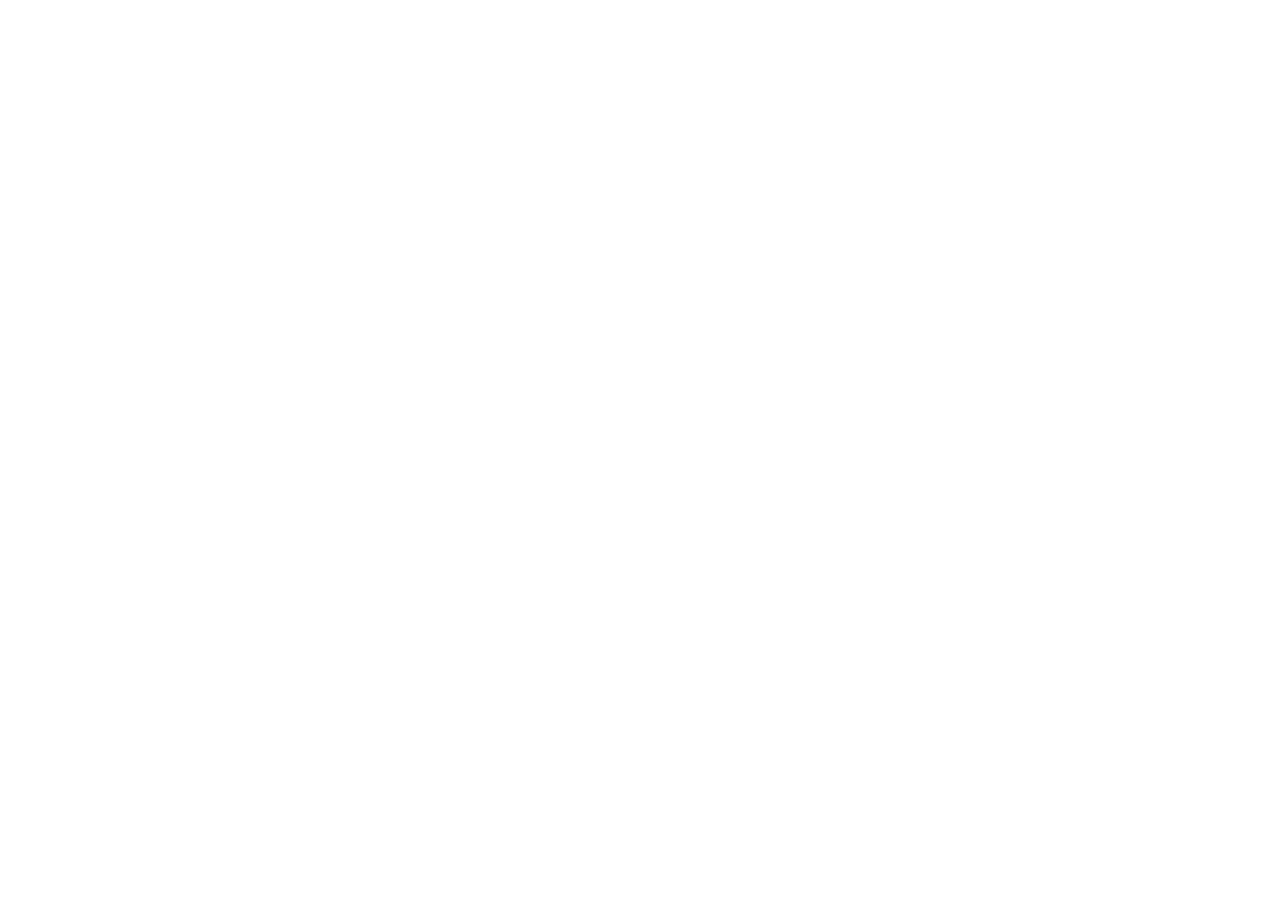
==== index.html @ f6af5f25 "init update" ====
<!DOCTYPE html>
<html lang="jp">
	<head>
		<meta charset="UTF-8" />
		<meta name="viewport" content="width=device-width, initial-scale=1.0" />
		<title>Test AWS</title>
	</head>
	<body></body>
</html>
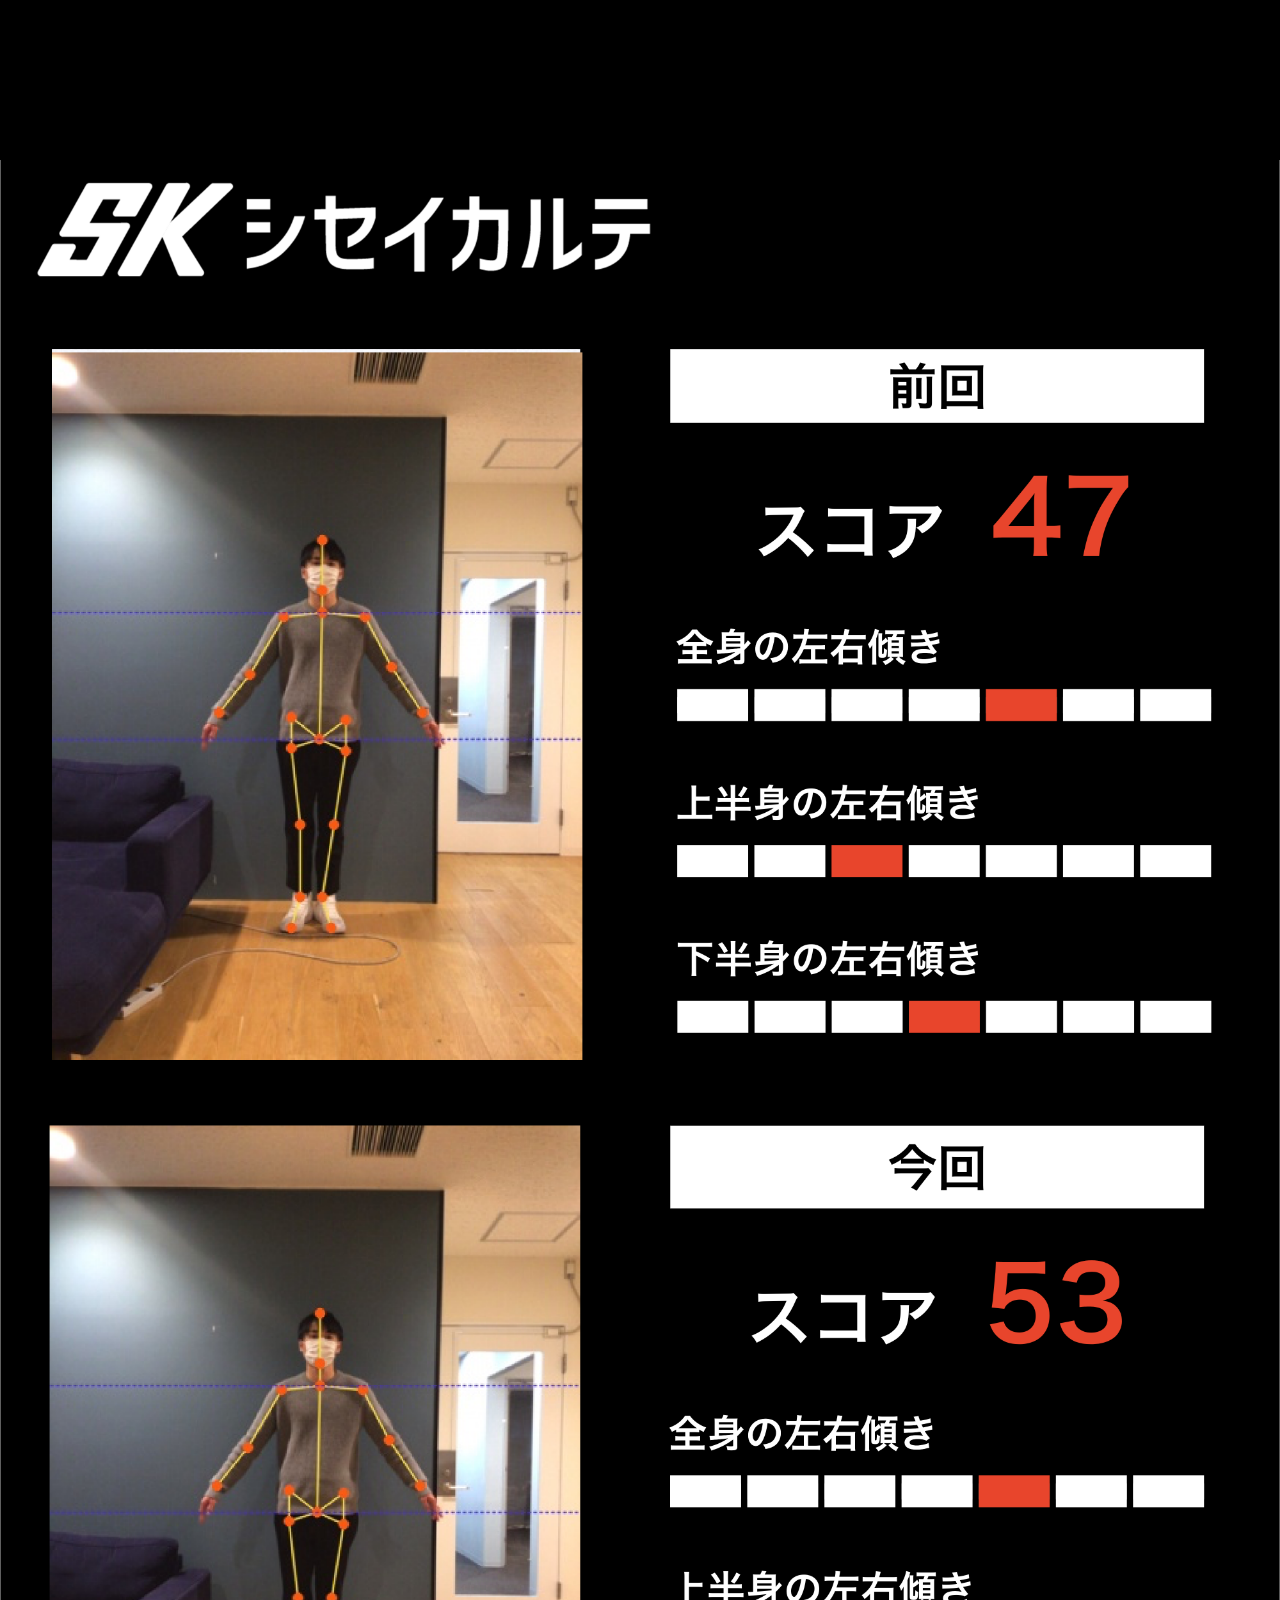
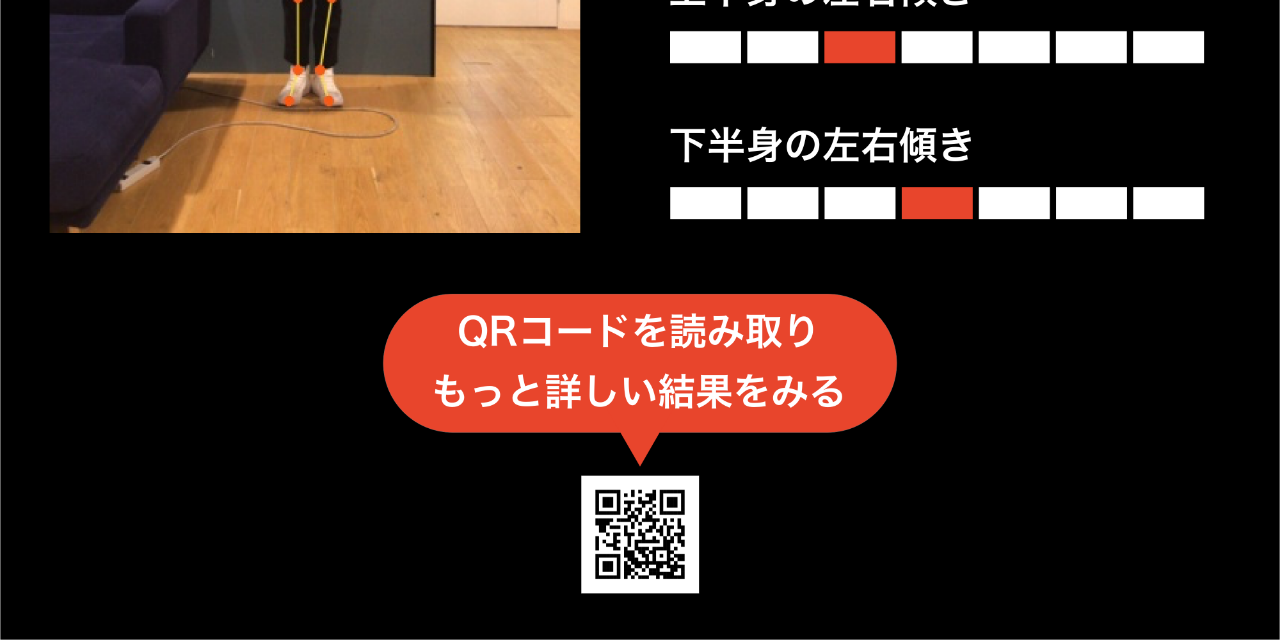
==== commit 8ddc006c: "update" ====
--- a/index.html
+++ b/index.html
@@ -4,6 +4,9 @@
 		<meta charset="UTF-8" />
 		<meta name="viewport" content="width=device-width, initial-scale=1.0" />
 		<title>Test AWS</title>
+		<link rel="stylesheet" href="/src/styles/style.css" />
 	</head>
-	<body></body>
+	<body>
+		<img src="/src/images/image.png" alt="" />
+	</body>
 </html>
--- a/src/styles/style.css
+++ b/src/styles/style.css
@@ -0,0 +1,15 @@
+* {
+	margin: 0;
+	box-sizing: border-box;
+}
+
+body {
+	width: 100%;
+	line-height: 0;
+}
+
+img {
+	display: inline-block;
+	width: 100%;
+	object-fit: cover;
+}
